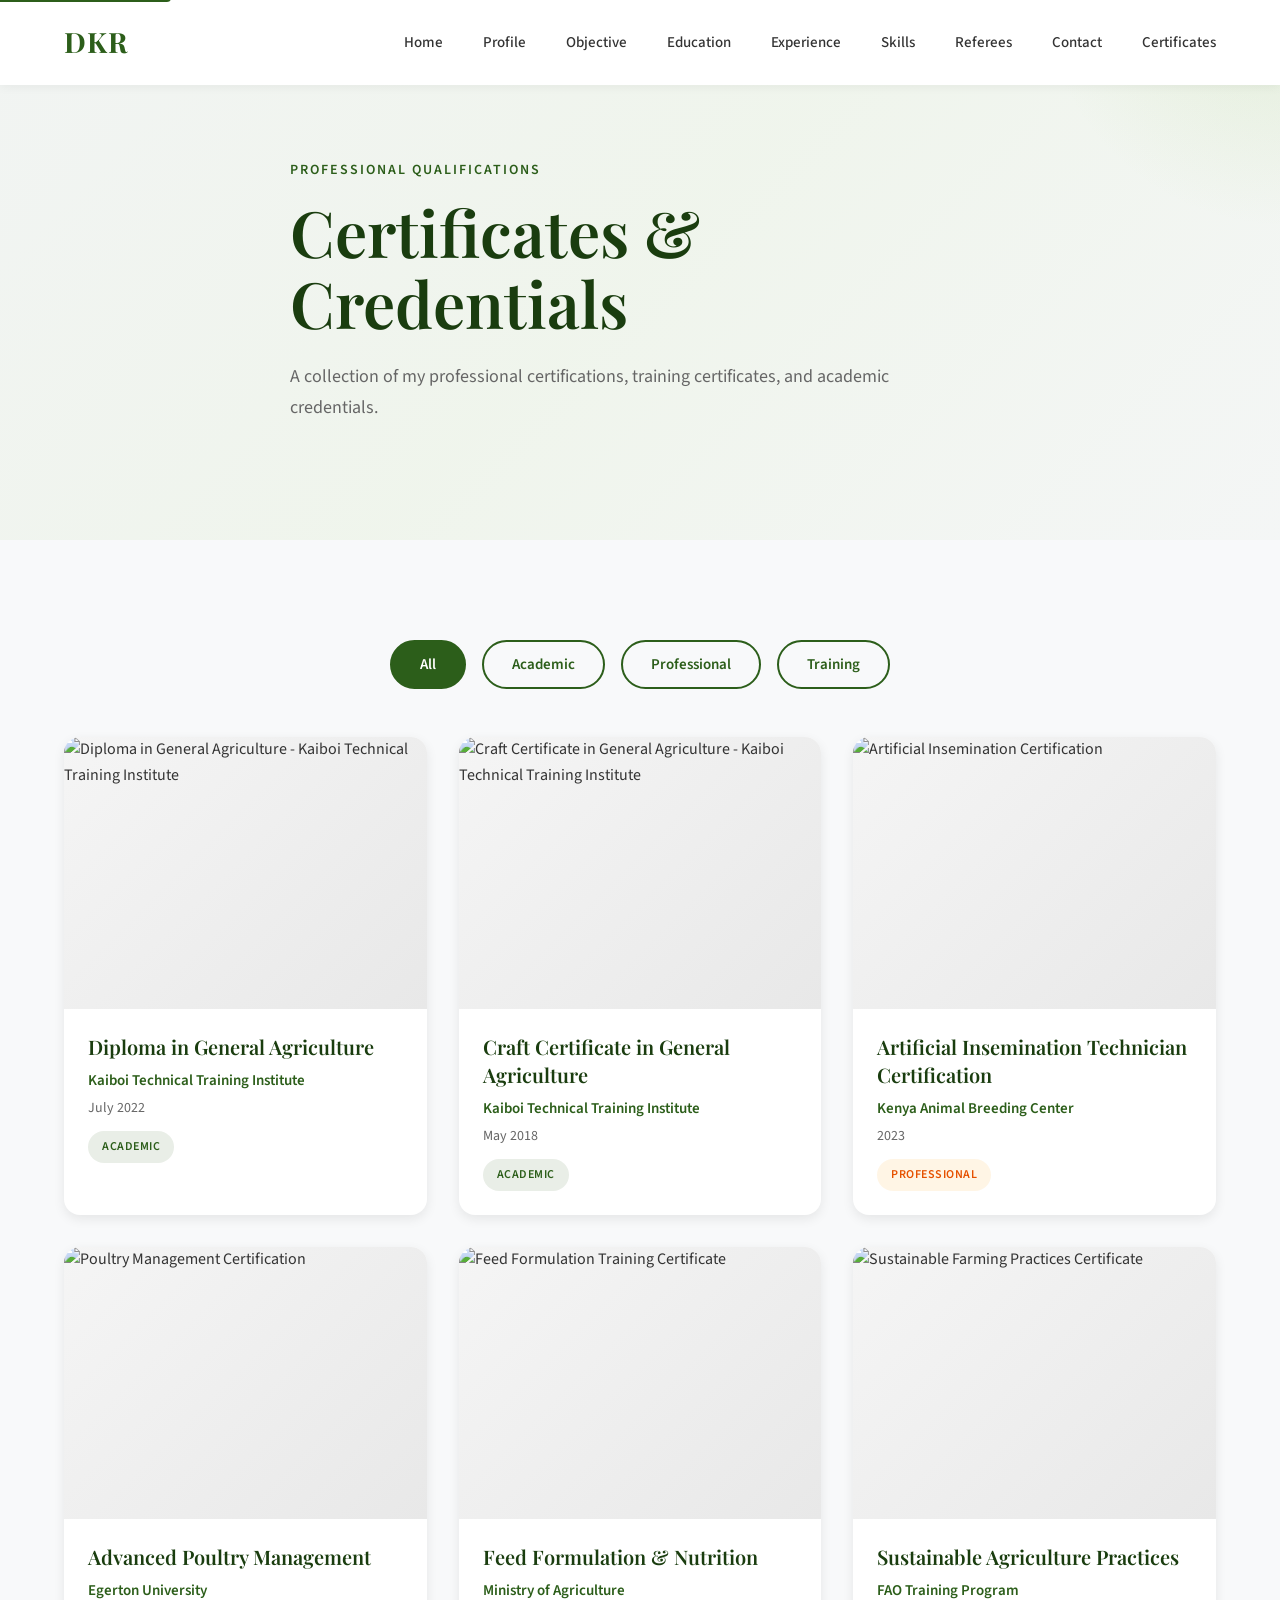
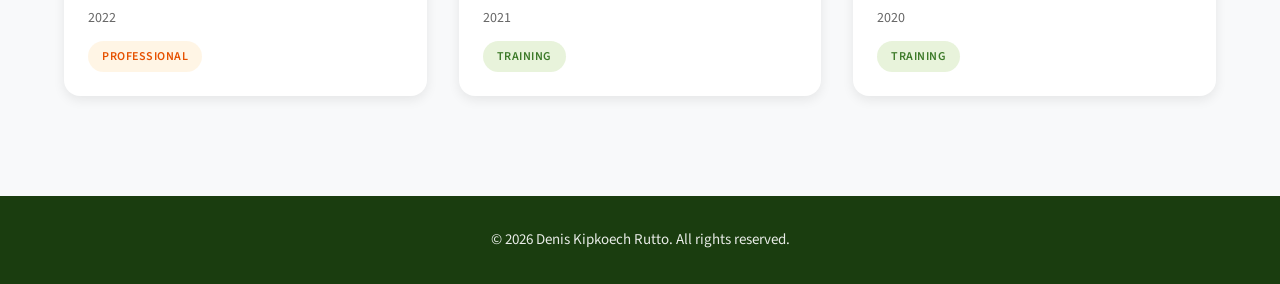
==== certificates.html @ 4ead5e88 "Initial commit" ====
<!DOCTYPE html>
<html lang="en">
<head>
    <meta charset="UTF-8">
    <meta name="viewport" content="width=device-width, initial-scale=1.0">
    <meta name="description" content="View certificates and credentials of Denis Kipkoech Rutto, including academic diplomas, professional certifications in artificial insemination, poultry management, and agricultural training.">
    <meta property="og:title" content="Certificates - Denis Kipkoech Rutto">
    <meta property="og:description" content="Professional qualifications and certificates in agriculture, livestock management, and sustainable farming practices.">
    <meta property="og:type" content="website">
    <link rel="canonical" href="https://denoruto1997.github.io/portfolio/certificates.html">
    <title>Certificates - Denis Kipkoech Rutto</title>
    <link rel="stylesheet" href="css/style.css">
    <link rel="stylesheet" href="css/certificates.css">
    <script type="application/ld+json">
    {
      "@context": "https://schema.org",
      "@type": "Person",
      "name": "Denis Kipkoech Rutto",
      "url": "https://denoruto1997.github.io/portfolio/",
      "jobTitle": "Farm Manager",
      "hasCredential": [
        "Diploma in General Agriculture",
        "Artificial Insemination Certification",
        "Advanced Poultry Management"
      ]
    }
    </script>
    <link href="https://fonts.googleapis.com/css2?family=Playfair+Display:wght@400;600;700&family=Source+Sans+Pro:wght@300;400;600&display=swap" rel="stylesheet">
</head>
<body>
    <a href="#main-content" class="skip-link">Skip to main content</a>
    <nav class="navbar">
        <div class="container">
            <div class="logo">DKR</div>
            <button class="menu-toggle" id="menuToggle" aria-label="Toggle navigation menu" aria-expanded="false" aria-controls="navMenu">
                <span></span>
                <span></span>
                <span></span>
            </button>
            <ul class="nav-menu" id="navMenu">
                <li><a href="index.html">Home</a></li>
                <li><a href="index.html#profile">Profile</a></li>
                <li><a href="index.html#objective">Objective</a></li>
                <li><a href="index.html#education">Education</a></li>
                <li><a href="index.html#experience">Experience</a></li>
                <li><a href="index.html#skills">Skills</a></li>
                <li><a href="index.html#referees">Referees</a></li>
                <li><a href="index.html#contact">Contact</a></li>
                <li><a href="certificates.html" class="active">Certificates</a></li>
            </ul>
        </div>
    </nav>

    <main id="main-content" tabindex="-1">
        <section class="page-hero">
            <div class="container">
                <div class="hero-content">
                    <span class="subtitle">Professional Qualifications</span>
                    <h1>Certificates & Credentials</h1>
                    <p class="hero-description">A collection of my professional certifications, training certificates, and academic credentials.</p>
                </div>
            </div>
        </section>

        <section class="certificates-section">
            <div class="container">
                <div class="gallery-filter">
                    <button class="filter-btn active" data-filter="all">All</button>
                    <button class="filter-btn" data-filter="academic">Academic</button>
                    <button class="filter-btn" data-filter="professional">Professional</button>
                    <button class="filter-btn" data-filter="training">Training</button>
                </div>

                <div class="certificates-grid">
                    <div class="certificate-card" data-category="academic">
                        <div class="certificate-image">
                            <img src="images/certificates/diploma-general-agriculture.jpg" alt="Diploma in General Agriculture - Kaiboi Technical Training Institute" loading="lazy">
                        </div>
                        <div class="certificate-info">
                            <h3>Diploma in General Agriculture</h3>
                            <p class="institution">Kaiboi Technical Training Institute</p>
                            <p class="date">July 2022</p>
                            <span class="category-tag academic">Academic</span>
                        </div>
                    </div>

                    <div class="certificate-card" data-category="academic">
                        <div class="certificate-image">
                            <img src="images/certificates/craft-certificate-agriculture.jpg" alt="Craft Certificate in General Agriculture - Kaiboi Technical Training Institute">
                        </div>
                        <div class="certificate-info">
                            <h3>Craft Certificate in General Agriculture</h3>
                            <p class="institution">Kaiboi Technical Training Institute</p>
                            <p class="date">May 2018</p>
                            <span class="category-tag academic">Academic</span>
                        </div>
                    </div>

                    <div class="certificate-card" data-category="professional">
                        <div class="certificate-image">
                            <img src="images/certificates/artificial-insemination-cert.jpg" alt="Artificial Insemination Certification">
                        </div>
                        <div class="certificate-info">
                            <h3>Artificial Insemination Technician Certification</h3>
                            <p class="institution">Kenya Animal Breeding Center</p>
                            <p class="date">2023</p>
                            <span class="category-tag professional">Professional</span>
                        </div>
                    </div>

                    <div class="certificate-card" data-category="professional">
                        <div class="certificate-image">
                            <img src="images/certificates/poultry-management-cert.jpg" alt="Poultry Management Certification">
                        </div>
                        <div class="certificate-info">
                            <h3>Advanced Poultry Management</h3>
                            <p class="institution">Egerton University</p>
                            <p class="date">2022</p>
                            <span class="category-tag professional">Professional</span>
                        </div>
                    </div>

                    <div class="certificate-card" data-category="training">
                        <div class="certificate-image">
                            <img src="images/certificates/feed-formulation-training.jpg" alt="Feed Formulation Training Certificate">
                        </div>
                        <div class="certificate-info">
                            <h3>Feed Formulation & Nutrition</h3>
                            <p class="institution">Ministry of Agriculture</p>
                            <p class="date">2021</p>
                            <span class="category-tag training">Training</span>
                        </div>
                    </div>

                    <div class="certificate-card" data-category="training">
                        <div class="certificate-image">
                            <img src="images/certificates/sustainable-farming-cert.jpg" alt="Sustainable Farming Practices Certificate">
                        </div>
                        <div class="certificate-info">
                            <h3>Sustainable Agriculture Practices</h3>
                            <p class="institution">FAO Training Program</p>
                            <p class="date">2020</p>
                            <span class="category-tag training">Training</span>
                        </div>
                    </div>
                </div>
            </div>
        </section>
    </main>

    <div class="lightbox" id="lightbox">
        <button class="lightbox-close" aria-label="Close lightbox">&times;</button>
        <div class="lightbox-content">
            <img src="" alt="Certificate" id="lightbox-image">
            <div class="lightbox-caption" id="lightbox-caption"></div>
        </div>
    </div>

    <footer>
        <div class="container">
            <p>&copy; 2026 Denis Kipkoech Rutto. All rights reserved.</p>
        </div>
    </footer>

    <script src="js/script.js"></script>
    <script src="js/certificates.js"></script>
</body>
</html>
---- css/style.css ----
/* CSS Reset & Base Styles */
* {
    margin: 0;
    padding: 0;
    box-sizing: border-box;
}

:root {
    --primary: #2c5e1a;
    --primary-light: #3d7a29;
    --primary-dark: #1a3d0f;
    --secondary: #8bc34a;
    --accent: #ff9800;
    --text: #333333;
    --text-light: #666666;
    --bg: #f8f9fa;
    --white: #ffffff;
    --gray: #e0e0e0;
    --shadow: 0 4px 12px rgba(0, 0, 0, 0.08);
    --shadow-lg: 0 8px 24px rgba(0, 0, 0, 0.12);
    --border-radius: 8px;
    --border-radius-lg: 16px;
    --transition: all 0.3s ease;
}

html {
    scroll-behavior: smooth;
}

body {
    font-family: 'Source Sans Pro', sans-serif;
    line-height: 1.6;
    color: var(--text);
    background-color: var(--bg);
    overflow-x: hidden;
}

h1, h2, h3, h4 {
    font-family: 'Playfair Display', serif;
    font-weight: 600;
    line-height: 1.3;
}

.container {
    max-width: 1200px;
    margin: 0 auto;
    padding: 0 24px;
}

/* Typography */
.subtitle {
    display: inline-block;
    font-size: 14px;
    font-weight: 600;
    text-transform: uppercase;
    letter-spacing: 2px;
    color: var(--primary);
    margin-bottom: 16px;
}

.section-title {
    font-size: clamp(28px, 5vw, 42px);
    color: var(--primary-dark);
    margin-bottom: 48px;
    position: relative;
    display: inline-block;
}

.section-title::after {
    content: '';
    position: absolute;
    bottom: -12px;
    left: 0;
    width: 60px;
    height: 3px;
    background: linear-gradient(90deg, var(--primary), var(--secondary));
    border-radius: 2px;
}

/* Buttons */
.btn {
    display: inline-block;
    padding: 14px 32px;
    border-radius: 50px;
    text-decoration: none;
    font-weight: 600;
    font-size: 15px;
    transition: var(--transition);
    border: none;
    cursor: pointer;
    text-align: center;
}

.btn-primary {
    background: linear-gradient(135deg, var(--primary), var(--primary-light));
    color: var(--white);
    box-shadow: 0 4px 15px rgba(44, 94, 26, 0.3);
}

.btn-primary:hover {
    transform: translateY(-3px);
    box-shadow: 0 6px 20px rgba(44, 94, 26, 0.4);
    background: linear-gradient(135deg, var(--primary-light), var(--primary));
}

.btn-secondary {
    background: transparent;
    color: var(--primary);
    border: 2px solid var(--primary);
}

.btn-secondary:hover {
    background: var(--primary);
    color: var(--white);
    transform: translateY(-3px);
}

/* Navigation */
.navbar {
    position: fixed;
    top: 0;
    left: 0;
    right: 0;
    z-index: 1000;
    background: rgba(255, 255, 255, 0.98);
    box-shadow: 0 2px 10px rgba(0, 0, 0, 0.05);
    transition: var(--transition);
}

.navbar.scrolled {
    box-shadow: 0 4px 20px rgba(0, 0, 0, 0.1);
}

.navbar .container {
    display: flex;
    justify-content: space-between;
    align-items: center;
    padding: 20px 24px;
}

.logo {
    font-family: 'Playfair Display', serif;
    font-size: 28px;
    font-weight: 700;
    color: var(--primary);
    letter-spacing: 1px;
}

.nav-menu {
    display: flex;
    list-style: none;
    gap: 40px;
}

.nav-menu a {
    text-decoration: none;
    color: var(--text);
    font-weight: 500;
    font-size: 15px;
    transition: var(--transition);
    position: relative;
}

.nav-menu a::after {
    content: '';
    position: absolute;
    bottom: -4px;
    left: 0;
    width: 0;
    height: 2px;
    background: var(--primary);
    transition: var(--transition);
}

.nav-menu a:hover {
    color: var(--primary);
}

.nav-menu a:hover::after {
    width: 100%;
}

.menu-toggle {
    display: none;
    flex-direction: column;
    background: none;
    border: none;
    cursor: pointer;
    padding: 5px;
    gap: 5px;
}

.menu-toggle span {
    display: block;
    width: 25px;
    height: 2px;
    background: var(--primary);
    transition: var(--transition);
    border-radius: 2px;
}

/* Hero Section */
.hero {
    position: relative;
    min-height: 100vh;
    display: flex;
    align-items: center;
    overflow: hidden;
    padding-top: 80px;
}

.hero-bg {
    position: absolute;
    top: 0;
    left: 0;
    right: 0;
    bottom: 0;
    background: linear-gradient(135deg, rgba(44, 94, 26, 0.03) 0%, rgba(139, 195, 74, 0.08) 50%, rgba(44, 94, 26, 0.02) 100%);
    z-index: -1;
}

.hero-bg::before {
    content: '';
    position: absolute;
    top: -50%;
    right: -20%;
    width: 600px;
    height: 600px;
    background: radial-gradient(circle, rgba(139, 195, 74, 0.15) 0%, transparent 70%);
    border-radius: 50%;
}

.hero-content {
    padding: 80px 0;
}

.hero-text {
    max-width: 680px;
}

.hero-text h1 {
    font-size: clamp(48px, 8vw, 72px);
    color: var(--primary-dark);
    margin-bottom: 24px;
    line-height: 1.1;
}

.hero-description {
    font-size: 19px;
    color: var(--text-light);
    margin-bottom: 40px;
    line-height: 1.8;
    max-width: 600px;
}

.hero-buttons {
    display: flex;
    gap: 16px;
    flex-wrap: wrap;
}

/* Section Base */
.section {
    padding: 100px 0;
}

.section.alt {
    background: var(--white);
}

/* Profile Card */
.profile-card {
    background: var(--white);
    border-radius: var(--border-radius-lg);
    padding: 48px;
    box-shadow: var(--shadow);
    border: 1px solid rgba(0, 0, 0, 0.04);
}

.profile-header {
    display: flex;
    align-items: center;
    gap: 20px;
    margin-bottom: 32px;
}

.profile-icon {
    width: 60px;
    height: 60px;
    background: linear-gradient(135deg, var(--primary), var(--secondary));
    border-radius: 16px;
    display: flex;
    align-items: center;
    justify-content: center;
    color: var(--white);
}

.profile-icon svg {
    width: 28px;
    height: 28px;
}

.profile-header h3 {
    font-size: 24px;
    color: var(--primary-dark);
}

.info-grid {
    display: grid;
    grid-template-columns: repeat(auto-fit, minmax(200px, 1fr));
    gap: 24px;
}

.info-item {
    display: flex;
    flex-direction: column;
    gap: 8px;
}

.info-label {
    font-size: 13px;
    font-weight: 600;
    text-transform: uppercase;
    letter-spacing: 1px;
    color: var(--text-light);
}

.info-value {
    font-size: 17px;
    font-weight: 600;
    color: var(--primary);
}

/* Objective Card */
.objective-card {
    background: linear-gradient(135deg, var(--primary-light), var(--primary));
    border-radius: var(--border-radius-lg);
    padding: 48px;
    position: relative;
    overflow: hidden;
}

.objective-card::before {
    content: '';
    position: absolute;
    top: -50%;
    right: -10%;
    width: 300px;
    height: 300px;
    background: rgba(255, 255, 255, 0.1);
    border-radius: 50%;
}

.objective-icon {
    width: 70px;
    height: 70px;
    background: rgba(255, 255, 255, 0.15);
    border-radius: 50%;
    display: flex;
    align-items: center;
    justify-content: center;
    margin-bottom: 24px;
    backdrop-filter: blur(10px);
}

.objective-icon svg {
    width: 32px;
    height: 32px;
    color: var(--white);
}

.objective-text {
    font-size: 20px;
    color: var(--white);
    line-height: 1.8;
    position: relative;
    z-index: 1;
}

/* Timeline */
.timeline {
    position: relative;
    padding-left: 40px;
}

.timeline::before {
    content: '';
    position: absolute;
    left: 10px;
    top: 0;
    bottom: 0;
    width: 3px;
    background: linear-gradient(180deg, var(--primary), var(--secondary));
    border-radius: 2px;
}

.timeline-item {
    position: relative;
    padding-bottom: 40px;
}

.timeline-item:last-child {
    padding-bottom: 0;
}

.timeline-marker {
    position: absolute;
    left: -36px;
    top: 0;
    width: 22px;
    height: 22px;
    background: var(--primary);
    border-radius: 50%;
    display: flex;
    align-items: center;
    justify-content: center;
    border: 4px solid var(--white);
    box-shadow: 0 2px 8px rgba(44, 94, 26, 0.3);
    transition: var(--transition);
}

.timeline-item:hover .timeline-marker {
    transform: scale(1.2);
    background: var(--secondary);
}

.timeline-marker svg {
    width: 12px;
    height: 12px;
    color: var(--white);
}

.timeline-content {
    background: var(--white);
    padding: 28px;
    border-radius: var(--border-radius);
    box-shadow: var(--shadow);
    transition: var(--transition);
    border: 1px solid rgba(0, 0, 0, 0.04);
}

.timeline-content:hover {
    transform: translateX(8px);
    box-shadow: var(--shadow-lg);
}

.timeline-content h3 {
    font-size: 20px;
    color: var(--primary-dark);
    margin-bottom: 8px;
}

.timeline-date {
    display: block;
    font-size: 14px;
    font-weight: 600;
    color: var(--secondary);
    margin-bottom: 12px;
}

.timeline-degree {
    display: block;
    font-size: 15px;
    color: var(--text);
    font-weight: 500;
}

/* Experience Cards */
.experience-list {
    display: flex;
    flex-direction: column;
    gap: 32px;
}

.experience-card {
    background: var(--white);
    border-radius: var(--border-radius-lg);
    padding: 32px;
    box-shadow: var(--shadow);
    border: 1px solid rgba(0, 0, 0, 0.04);
    transition: var(--transition);
}

.experience-card:hover {
    transform: translateY(-4px);
    box-shadow: var(--shadow-lg);
}

.experience-header {
    display: flex;
    justify-content: space-between;
    align-items: flex-start;
    flex-wrap: wrap;
    gap: 16px;
    margin-bottom: 24px;
    padding-bottom: 20px;
    border-bottom: 2px solid var(--gray);
}

.experience-title h3 {
    font-size: 22px;
    color: var(--primary-dark);
    margin-bottom: 4px;
}

.company {
    font-size: 16px;
    color: var(--primary);
    font-weight: 600;
}

.experience-date {
    font-size: 14px;
    font-weight: 600;
    color: var(--accent);
    background: rgba(255, 152, 0, 0.1);
    padding: 6px 16px;
    border-radius: 50px;
    white-space: nowrap;
}

.responsibilities {
    list-style: none;
    display: flex;
    flex-direction: column;
    gap: 12px;
}

.responsibilities li {
    padding-left: 28px;
    position: relative;
    color: var(--text);
    line-height: 1.7;
}

.responsibilities li::before {
    content: '';
    position: absolute;
    left: 0;
    top: 10px;
    width: 8px;
    height: 8px;
    background: var(--secondary);
    border-radius: 50%;
    box-shadow: 0 2px 4px rgba(139, 195, 74, 0.4);
}

/* Skills Grid */
.skills-grid {
    display: grid;
    grid-template-columns: repeat(auto-fit, minmax(250px, 1fr));
    gap: 24px;
}

.skill-item {
    background: var(--white);
    border-radius: var(--border-radius);
    padding: 28px;
    display: flex;
    align-items: center;
    gap: 20px;
    box-shadow: var(--shadow);
    transition: var(--transition);
    border: 1px solid rgba(0, 0, 0, 0.04);
}

.skill-item:hover {
    transform: translateY(-4px);
    box-shadow: var(--shadow-lg);
    border-color: var(--primary);
}

.skill-icon {
    width: 50px;
    height: 50px;
    background: linear-gradient(135deg, var(--primary), var(--primary-light));
    border-radius: 12px;
    display: flex;
    align-items: center;
    justify-content: center;
    flex-shrink: 0;
}

.skill-icon svg {
    width: 24px;
    height: 24px;
    color: var(--white);
}

.skill-item span {
    font-size: 16px;
    font-weight: 600;
    color: var(--primary-dark);
}

/* Referees Grid */
.referees-grid {
    display: grid;
    grid-template-columns: repeat(auto-fit, minmax(280px, 1fr));
    gap: 24px;
}

.referee-card {
    background: var(--white);
    border-radius: var(--border-radius-lg);
    padding: 32px;
    box-shadow: var(--shadow);
    transition: var(--transition);
    border: 1px solid rgba(0, 0, 0, 0.04);
}

.referee-card:hover {
    transform: translateY(-4px);
    box-shadow: var(--shadow-lg);
}

.referee-header {
    display: flex;
    align-items: center;
    gap: 16px;
    margin-bottom: 16px;
}

.referee-icon {
    width: 50px;
    height: 50px;
    background: linear-gradient(135deg, var(--primary), var(--secondary));
    border-radius: 50%;
    display: flex;
    align-items: center;
    justify-content: center;
    flex-shrink: 0;
    color: var(--white);
}

.referee-icon svg {
    width: 24px;
    height: 24px;
}

.referee-header h3 {
    font-size: 18px;
    color: var(--primary-dark);
}

.referee-position {
    font-size: 15px;
    color: var(--primary);
    font-weight: 600;
    margin-bottom: 4px;
}

.referee-org {
    font-size: 14px;
    color: var(--text-light);
    margin-bottom: 16px;
}

.referee-contact p {
    font-size: 14px;
    color: var(--text);
    margin-bottom: 8px;
}

.referee-contact p strong {
    color: var(--primary-dark);
}

/* Contact Section */
.contact-card {
    background: var(--white);
    border-radius: var(--border-radius-lg);
    padding: 0;
    overflow: hidden;
    box-shadow: var(--shadow);
    border: 1px solid rgba(0, 0, 0, 0.04);
}

.contact-info {
    display: flex;
    flex-direction: column;
    gap: 32px;
    padding: 48px;
}

.contact-item {
    display: flex;
    align-items: flex-start;
    gap: 20px;
}

.contact-icon {
    width: 56px;
    height: 56px;
    background: linear-gradient(135deg, var(--primary), var(--secondary));
    border-radius: 16px;
    display: flex;
    align-items: center;
    justify-content: center;
    flex-shrink: 0;
    color: var(--white);
}

.contact-icon svg {
    width: 28px;
    height: 28px;
}

.contact-item h4 {
    font-size: 18px;
    color: var(--primary-dark);
    margin-bottom: 8px;
}

.contact-item p {
    color: var(--text);
    line-height: 1.6;
}

/* Footer */
footer {
    background: var(--primary-dark);
    color: var(--white);
    padding: 32px 0;
    text-align: center;
}

footer p {
    font-size: 15px;
    opacity: 0.9;
}

/* Responsive Design */
@media (max-width: 768px) {
    .menu-toggle {
        display: flex;
    }

    .nav-menu {
        position: fixed;
        top: 72px;
        left: 0;
        right: 0;
        background: var(--white);
        flex-direction: column;
        padding: 24px;
        gap: 16px;
        box-shadow: 0 10px 30px rgba(0, 0, 0, 0.1);
        transform: translateY(-100%);
        opacity: 0;
        visibility: hidden;
        transition: var(--transition);
    }

    .nav-menu.active {
        transform: translateY(0);
        opacity: 1;
        visibility: visible;
    }

    .nav-menu a::after {
        display: none;
    }

    .hero-text h1 {
        font-size: 40px;
    }

    .hero-description {
        font-size: 17px;
    }

    .objective-text {
        font-size: 18px;
    }

    .info-grid {
        grid-template-columns: 1fr;
    }

    .experience-header {
        flex-direction: column;
    }

    .experience-date {
        align-self: flex-start;
    }

    .section {
        padding: 60px 0;
    }

    .profile-card,
    .objective-card {
        padding: 32px;
    }

    .contact-info {
        padding: 32px;
    }
}

@media (max-width: 480px) {
    .container {
        padding: 0 16px;
    }

    .hero-text h1 {
        font-size: 36px;
    }

    .hero-buttons {
        flex-direction: column;
    }

    .btn {
        width: 100%;
    }

    .experience-card,
    .referee-card {
        padding: 24px;
    }
}

/* Reduced Motion */
@media (prefers-reduced-motion: reduce) {
    * {
        animation-duration: 0.01ms !important;
        animation-iteration-count: 1 !important;
        transition-duration: 0.01ms !important;
    }

    html {
        scroll-behavior: auto;
    }
}

/* Focus Visible */
.btn:focus-visible,
a:focus-visible,
button:focus-visible {
    outline: 3px solid var(--accent);
    outline-offset: 2px;
}

/* Skip Link */
.skip-link {
    position: absolute;
    top: -40px;
    left: 0;
    background: var(--primary);
    color: var(--white);
    padding: 8px 16px;
    z-index: 1001;
    border-radius: 0 0 4px 0;
    text-decoration: none;
    transition: top 0.3s;
}

.skip-link:focus {
    top: 0;
}
---- css/certificates.css ----
/* Certificates Gallery Styles */

.certificates-section {
    padding: 100px 0;
    background: var(--bg);
}

/* Filter Buttons */
.gallery-filter {
    display: flex;
    justify-content: center;
    gap: 16px;
    margin-bottom: 48px;
    flex-wrap: wrap;
}

.filter-btn {
    padding: 12px 28px;
    border: 2px solid var(--primary);
    background: transparent;
    color: var(--primary);
    border-radius: 50px;
    cursor: pointer;
    font-weight: 600;
    font-size: 15px;
    font-family: 'Source Sans Pro', sans-serif;
    transition: var(--transition);
}

.filter-btn:hover,
.filter-btn.active {
    background: var(--primary);
    color: var(--white);
}

/* Gallery Grid */
.certificates-grid {
    display: grid;
    grid-template-columns: repeat(auto-fill, minmax(350px, 1fr));
    gap: 32px;
    margin-top: 32px;
}

.certificate-card {
    background: var(--white);
    border-radius: var(--border-radius-lg);
    overflow: hidden;
    box-shadow: var(--shadow);
    transition: var(--transition);
    cursor: pointer;
}

.certificate-card:hover {
    transform: translateY(-8px);
    box-shadow: var(--shadow-lg);
}

.certificate-card:focus-visible {
    outline: 3px solid var(--accent);
    outline-offset: 2px;
    transform: translateY(-8px);
    box-shadow: var(--shadow-lg);
}

.certificate-card.hidden {
    display: none;
}

.certificate-image {
    position: relative;
    overflow: hidden;
    aspect-ratio: 4/3;
    background: linear-gradient(135deg, #f5f5f5, #e8e8e8);
}

.certificate-image img {
    width: 100%;
    height: 100%;
    object-fit: cover;
    transition: transform 0.5s ease;
}

.certificate-card:hover .certificate-image img {
    transform: scale(1.05);
}

.certificate-info {
    padding: 24px;
}

.certificate-info h3 {
    font-size: 20px;
    color: var(--primary-dark);
    margin-bottom: 8px;
    line-height: 1.4;
}

.institution {
    font-size: 15px;
    color: var(--primary);
    font-weight: 600;
    margin-bottom: 4px;
}

.date {
    font-size: 14px;
    color: var(--text-light);
    margin-bottom: 12px;
}

.category-tag {
    display: inline-block;
    padding: 6px 14px;
    border-radius: 50px;
    font-size: 12px;
    font-weight: 600;
    text-transform: uppercase;
    letter-spacing: 0.5px;
}

.category-tag.academic {
    background: rgba(44, 94, 26, 0.1);
    color: var(--primary);
}

.category-tag.professional {
    background: rgba(255, 152, 0, 0.1);
    color: #e65100;
}

.category-tag.training {
    background: rgba(139, 195, 74, 0.2);
    color: var(--primary-light);
}

/* Lightbox */
.lightbox {
    position: fixed;
    top: 0;
    left: 0;
    width: 100%;
    height: 100%;
    background: rgba(0, 0, 0, 0.9);
    z-index: 9999;
    display: flex;
    align-items: center;
    justify-content: center;
    opacity: 0;
    visibility: hidden;
    transition: opacity 0.3s ease, visibility 0.3s ease;
}

.lightbox.active {
    opacity: 1;
    visibility: visible;
}

.lightbox-close {
    position: absolute;
    top: 20px;
    right: 30px;
    font-size: 40px;
    color: white;
    background: none;
    border: none;
    cursor: pointer;
    z-index: 10;
    transition: color 0.3s ease;
}

.lightbox-close:hover {
    color: var(--accent);
}

.lightbox-content {
    max-width: 90%;
    max-height: 90%;
    display: flex;
    flex-direction: column;
    align-items: center;
}

#lightbox-image {
    max-width: 100%;
    max-height: 80vh;
    object-fit: contain;
    border-radius: 8px;
    box-shadow: 0 20px 60px rgba(0, 0, 0, 0.5);
}

.lightbox-caption {
    margin-top: 20px;
    color: white;
    font-size: 16px;
    text-align: center;
    max-width: 600px;
}

/* Page Hero */
.page-hero {
    position: relative;
    min-height: 60vh;
    display: flex;
    align-items: center;
    background: linear-gradient(135deg, rgba(44, 94, 26, 0.03) 0%, rgba(139, 195, 74, 0.08) 50%, rgba(44, 94, 26, 0.02) 100%);
    padding-top: 80px;
    overflow: hidden;
}

.page-hero::before {
    content: '';
    position: absolute;
    top: -50%;
    right: -20%;
    width: 500px;
    height: 500px;
    background: radial-gradient(circle, rgba(139, 195, 74, 0.15) 0%, transparent 70%);
    border-radius: 50%;
}

.page-hero .hero-content {
    padding: 60px 0;
    max-width: 700px;
}

.page-hero .subtitle {
    font-size: 14px;
    font-weight: 600;
    text-transform: uppercase;
    letter-spacing: 2px;
    color: var(--primary);
    margin-bottom: 16px;
    display: inline-block;
}

.page-hero h1 {
    font-size: clamp(40px, 6vw, 64px);
    color: var(--primary-dark);
    margin-bottom: 24px;
    line-height: 1.1;
}

.page-hero .hero-description {
    font-size: 18px;
    color: var(--text-light);
    line-height: 1.7;
}

/* Responsive */
@media (max-width: 768px) {
    .certificates-grid {
        grid-template-columns: 1fr;
        gap: 24px;
    }

    .gallery-filter {
        gap: 12px;
    }

    .filter-btn {
        padding: 10px 20px;
        font-size: 14px;
    }

    .certificates-section {
        padding: 60px 0;
    }

    .page-hero {
        min-height: 40vh;
    }
}

@media (max-width: 480px) {
    .certificate-card {
        margin: 0 -16px;
        border-radius: 0;
    }

    .gallery-filter {
        gap: 8px;
    }

    .filter-btn {
        padding: 8px 16px;
        font-size: 13px;
    }
}
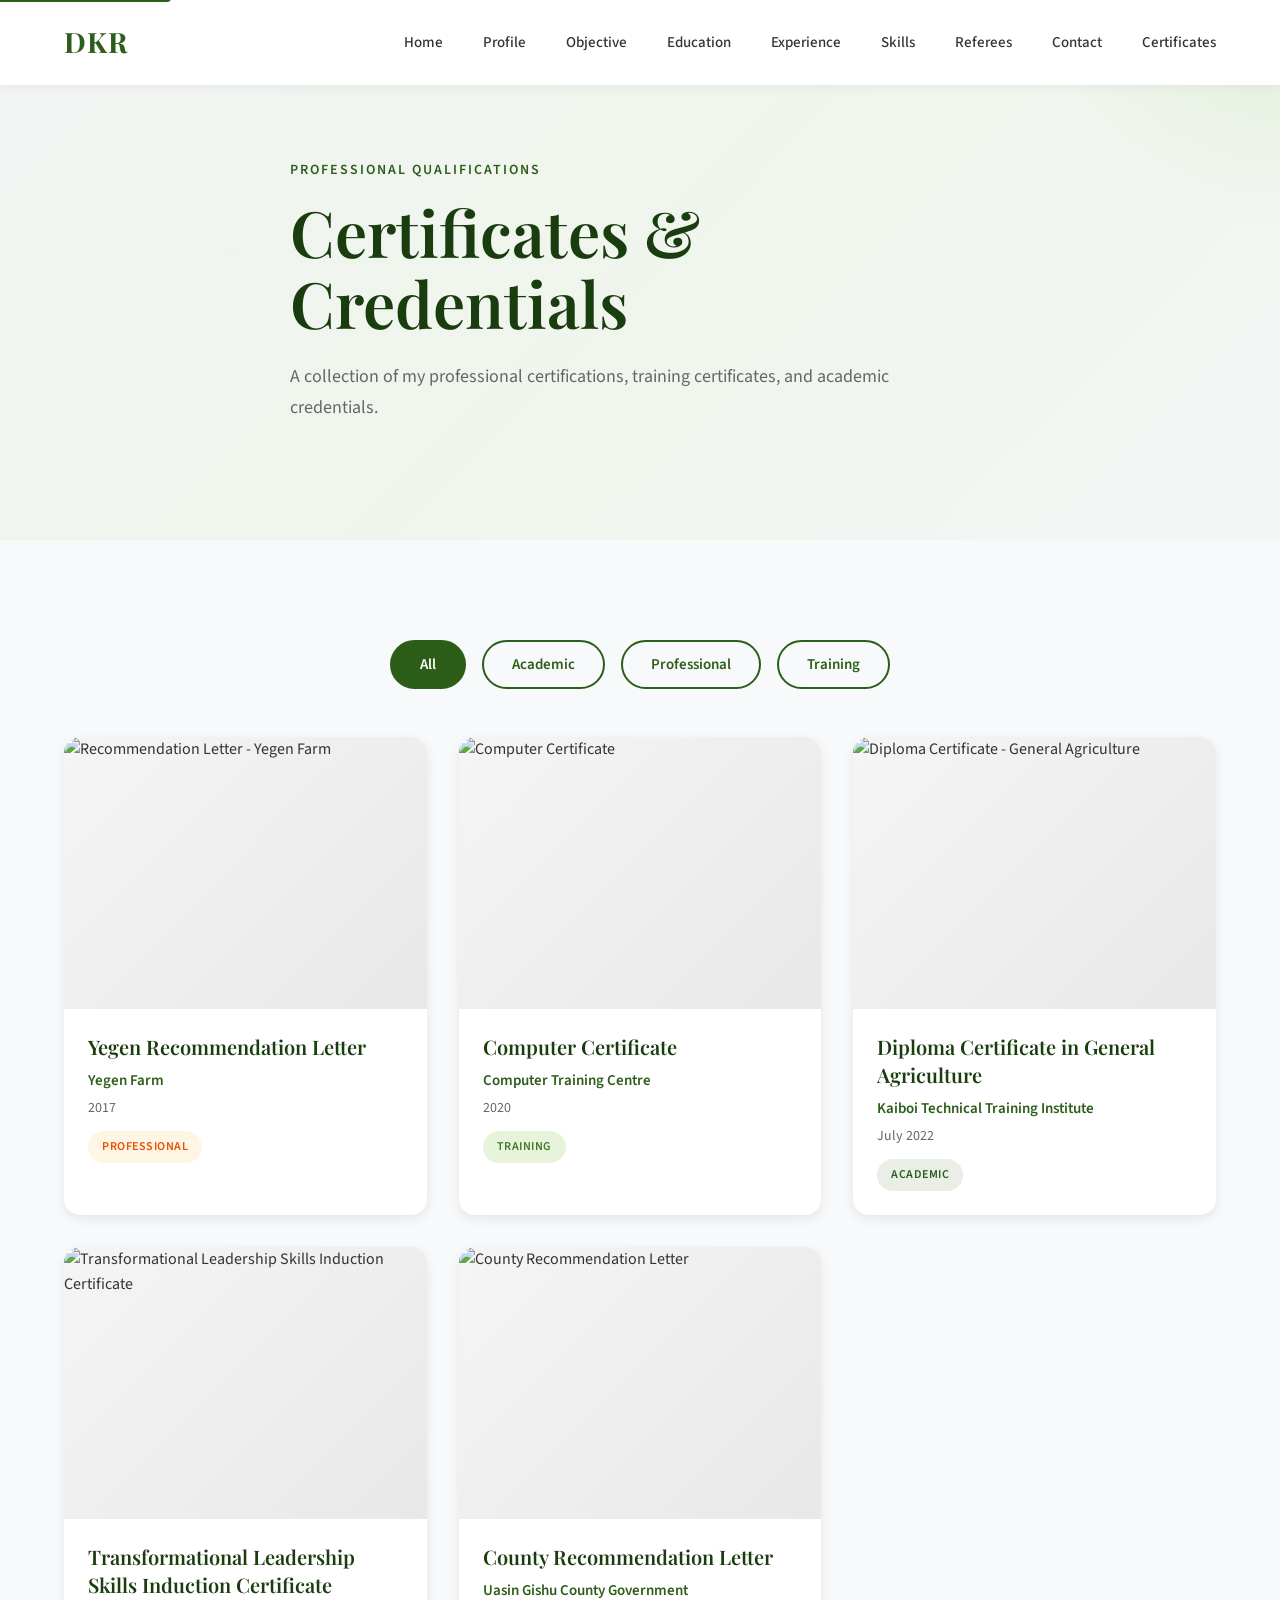
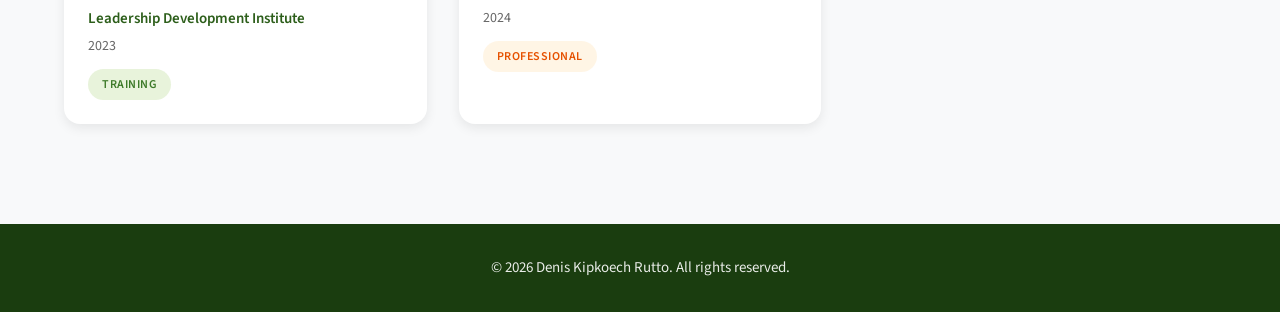
==== commit 2141e23f: "commith" ====
--- a/certificates.html
+++ b/certificates.html
@@ -19,9 +19,11 @@
       "url": "https://denoruto1997.github.io/portfolio/",
       "jobTitle": "Farm Manager",
       "hasCredential": [
-        "Diploma in General Agriculture",
-        "Artificial Insemination Certification",
-        "Advanced Poultry Management"
+        "Yegen Recommendation Letter",
+        "Computer Certificate",
+        "Diploma Certificate",
+        "Transformational Leadership Skills Induction Certificate",
+        "County Recommendation Letter"
       ]
     }
     </script>
@@ -72,75 +74,63 @@
                 </div>
 
                 <div class="certificates-grid">
+                    <div class="certificate-card" data-category="professional">
+                        <div class="certificate-image">
+                            <img src="images/certificates/yegen-recommendation.jpg" alt="Recommendation Letter - Yegen Farm" loading="lazy">
+                        </div>
+                        <div class="certificate-info">
+                            <h3>Yegen Recommendation Letter</h3>
+                            <p class="institution">Yegen Farm</p>
+                            <p class="date">2017</p>
+                            <span class="category-tag professional">Professional</span>
+                        </div>
+                    </div>
+
+                    <div class="certificate-card" data-category="training">
+                        <div class="certificate-image">
+                            <img src="images/certificates/computer-certificate.jpg" alt="Computer Certificate" loading="lazy">
+                        </div>
+                        <div class="certificate-info">
+                            <h3>Computer Certificate</h3>
+                            <p class="institution">Computer Training Centre</p>
+                            <p class="date">2020</p>
+                            <span class="category-tag training">Training</span>
+                        </div>
+                    </div>
+
                     <div class="certificate-card" data-category="academic">
                         <div class="certificate-image">
-                            <img src="images/certificates/diploma-general-agriculture.jpg" alt="Diploma in General Agriculture - Kaiboi Technical Training Institute" loading="lazy">
+                            <img src="images/certificates/diploma-certificate.jpg" alt="Diploma Certificate - General Agriculture" loading="lazy">
                         </div>
                         <div class="certificate-info">
-                            <h3>Diploma in General Agriculture</h3>
+                            <h3>Diploma Certificate in General Agriculture</h3>
                             <p class="institution">Kaiboi Technical Training Institute</p>
                             <p class="date">July 2022</p>
                             <span class="category-tag academic">Academic</span>
                         </div>
                     </div>
 
-                    <div class="certificate-card" data-category="academic">
+                    <div class="certificate-card" data-category="training">
                         <div class="certificate-image">
-                            <img src="images/certificates/craft-certificate-agriculture.jpg" alt="Craft Certificate in General Agriculture - Kaiboi Technical Training Institute">
+                            <img src="images/certificates/transformational-leadership-cert.jpg" alt="Transformational Leadership Skills Induction Certificate" loading="lazy">
                         </div>
                         <div class="certificate-info">
-                            <h3>Craft Certificate in General Agriculture</h3>
-                            <p class="institution">Kaiboi Technical Training Institute</p>
-                            <p class="date">May 2018</p>
-                            <span class="category-tag academic">Academic</span>
+                            <h3>Transformational Leadership Skills Induction Certificate</h3>
+                            <p class="institution">Leadership Development Institute</p>
+                            <p class="date">2023</p>
+                            <span class="category-tag training">Training</span>
                         </div>
                     </div>
 
                     <div class="certificate-card" data-category="professional">
                         <div class="certificate-image">
-                            <img src="images/certificates/artificial-insemination-cert.jpg" alt="Artificial Insemination Certification">
+                            <img src="images/certificates/county-recommendation.jpg" alt="County Recommendation Letter" loading="lazy">
                         </div>
                         <div class="certificate-info">
-                            <h3>Artificial Insemination Technician Certification</h3>
-                            <p class="institution">Kenya Animal Breeding Center</p>
-                            <p class="date">2023</p>
+                            <h3>County Recommendation Letter</h3>
+                            <p class="institution">Uasin Gishu County Government</p>
+                            <p class="date">2024</p>
                             <span class="category-tag professional">Professional</span>
-                        </div>
-                    </div>
-
-                    <div class="certificate-card" data-category="professional">
-                        <div class="certificate-image">
-                            <img src="images/certificates/poultry-management-cert.jpg" alt="Poultry Management Certification">
-                        </div>
-                        <div class="certificate-info">
-                            <h3>Advanced Poultry Management</h3>
-                            <p class="institution">Egerton University</p>
-                            <p class="date">2022</p>
-                            <span class="category-tag professional">Professional</span>
-                        </div>
-                    </div>
-
-                    <div class="certificate-card" data-category="training">
-                        <div class="certificate-image">
-                            <img src="images/certificates/feed-formulation-training.jpg" alt="Feed Formulation Training Certificate">
-                        </div>
-                        <div class="certificate-info">
-                            <h3>Feed Formulation & Nutrition</h3>
-                            <p class="institution">Ministry of Agriculture</p>
-                            <p class="date">2021</p>
-                            <span class="category-tag training">Training</span>
-                        </div>
-                    </div>
-
-                    <div class="certificate-card" data-category="training">
-                        <div class="certificate-image">
-                            <img src="images/certificates/sustainable-farming-cert.jpg" alt="Sustainable Farming Practices Certificate">
-                        </div>
-                        <div class="certificate-info">
-                            <h3>Sustainable Agriculture Practices</h3>
-                            <p class="institution">FAO Training Program</p>
-                            <p class="date">2020</p>
-                            <span class="category-tag training">Training</span>
                         </div>
                     </div>
                 </div>
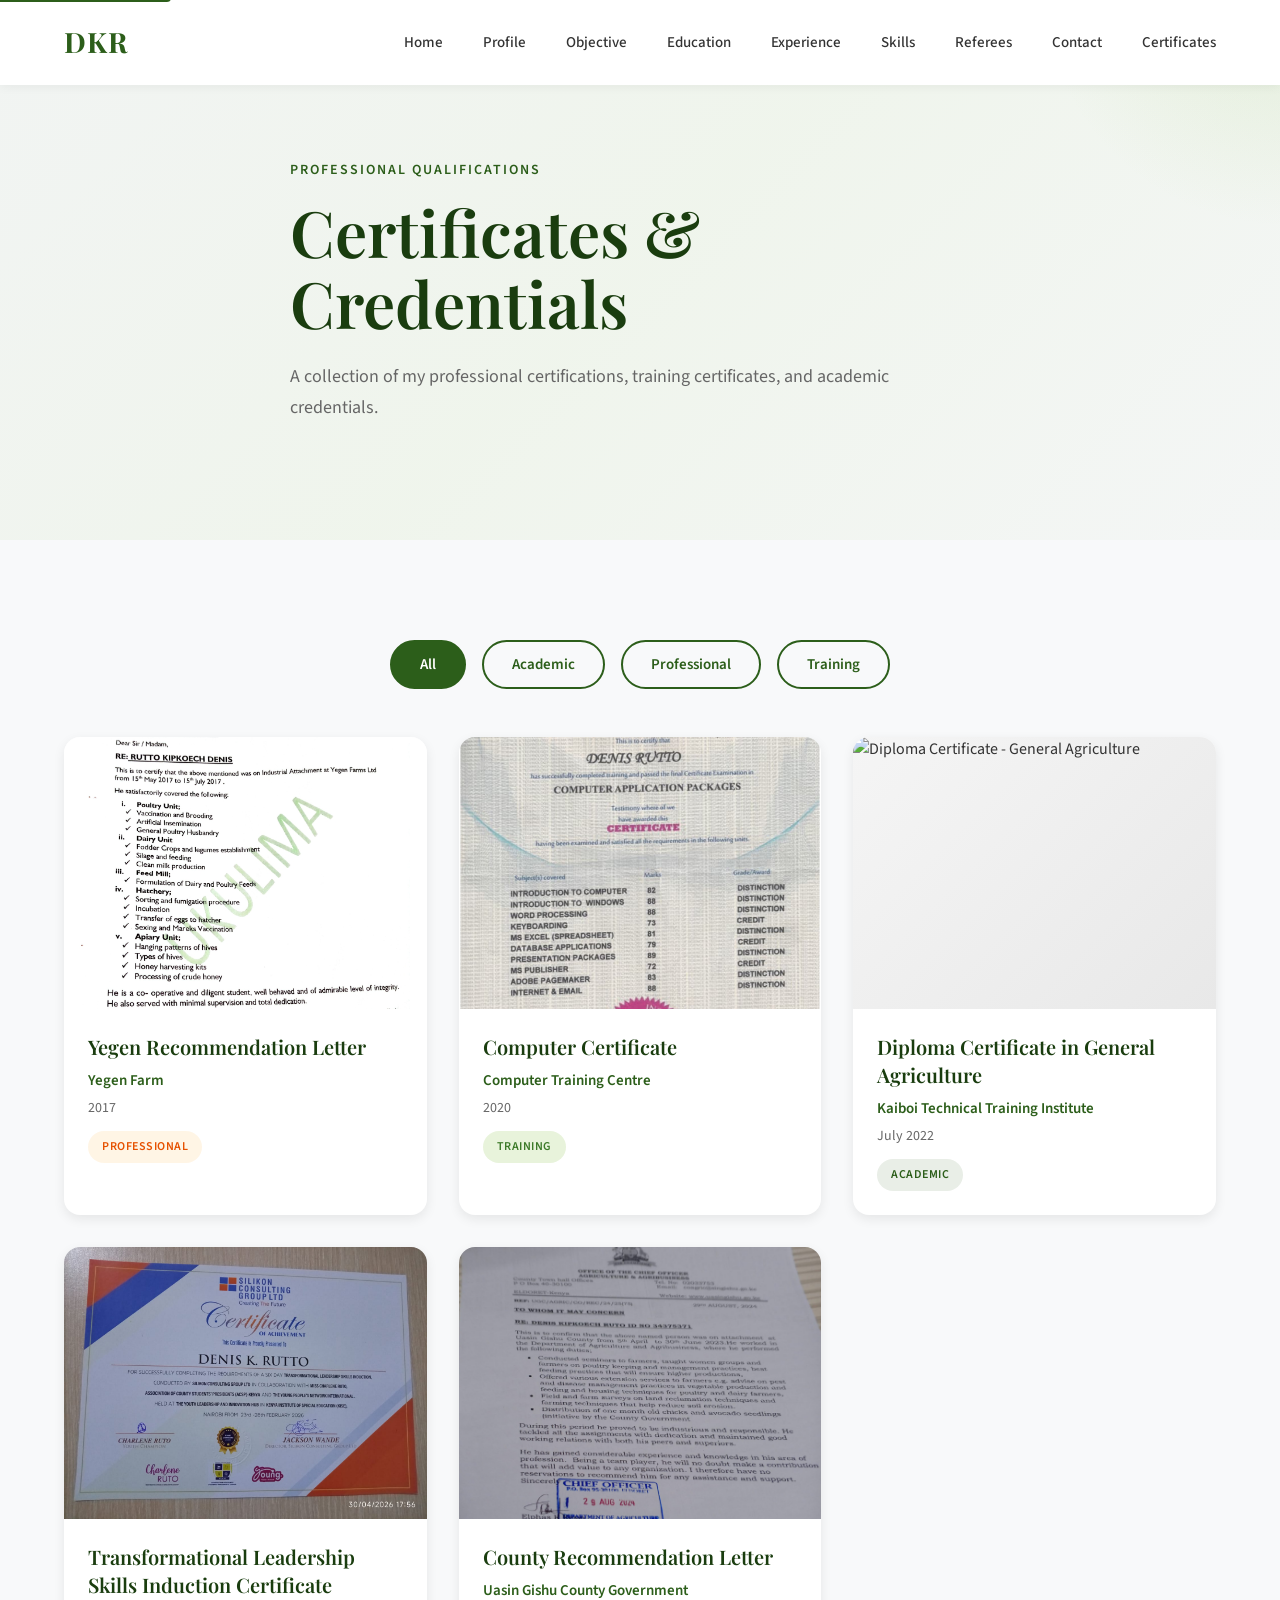
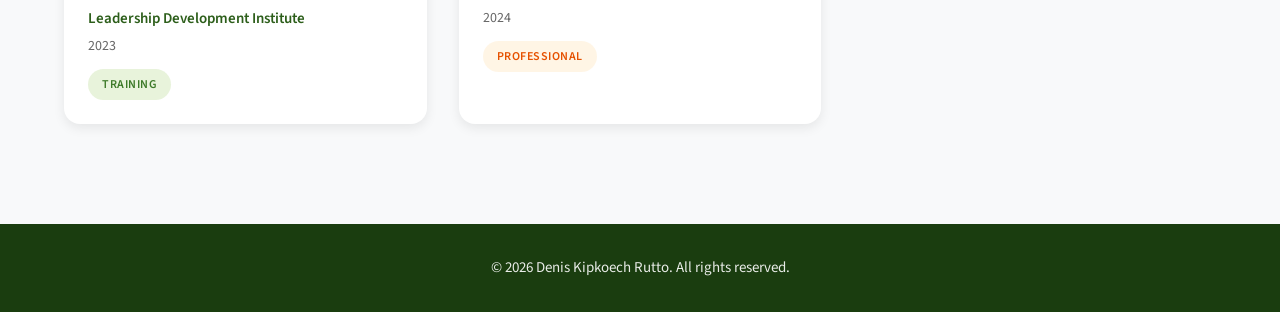
==== commit e51e3777: "pics" ====
--- a/certificates.html
+++ b/certificates.html
@@ -112,7 +112,7 @@
 
                     <div class="certificate-card" data-category="training">
                         <div class="certificate-image">
-                            <img src="images/certificates/transformational-leadership-cert.jpg" alt="Transformational Leadership Skills Induction Certificate" loading="lazy">
+                            <img src="images/certificates/transformational-leadership-cert.jpeg" alt="Transformational Leadership Skills Induction Certificate" loading="lazy">
                         </div>
                         <div class="certificate-info">
                             <h3>Transformational Leadership Skills Induction Certificate</h3>
